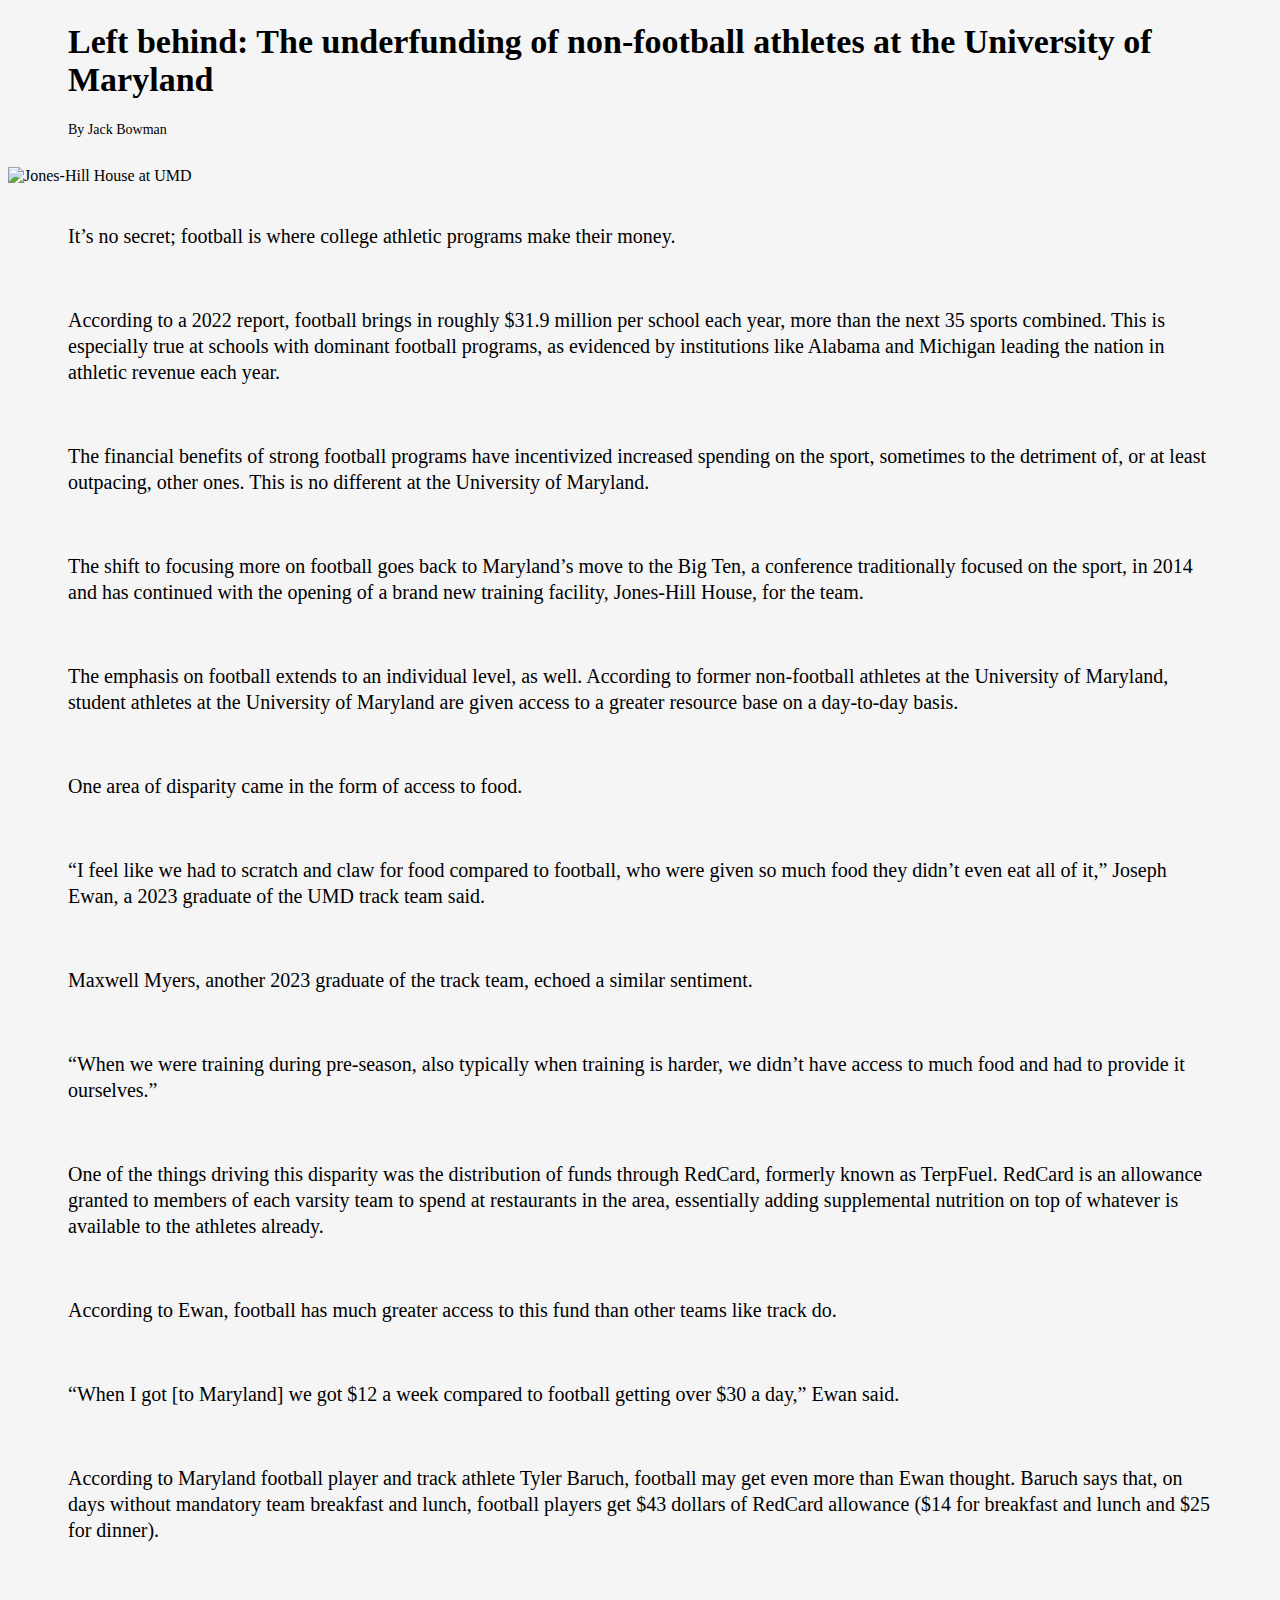
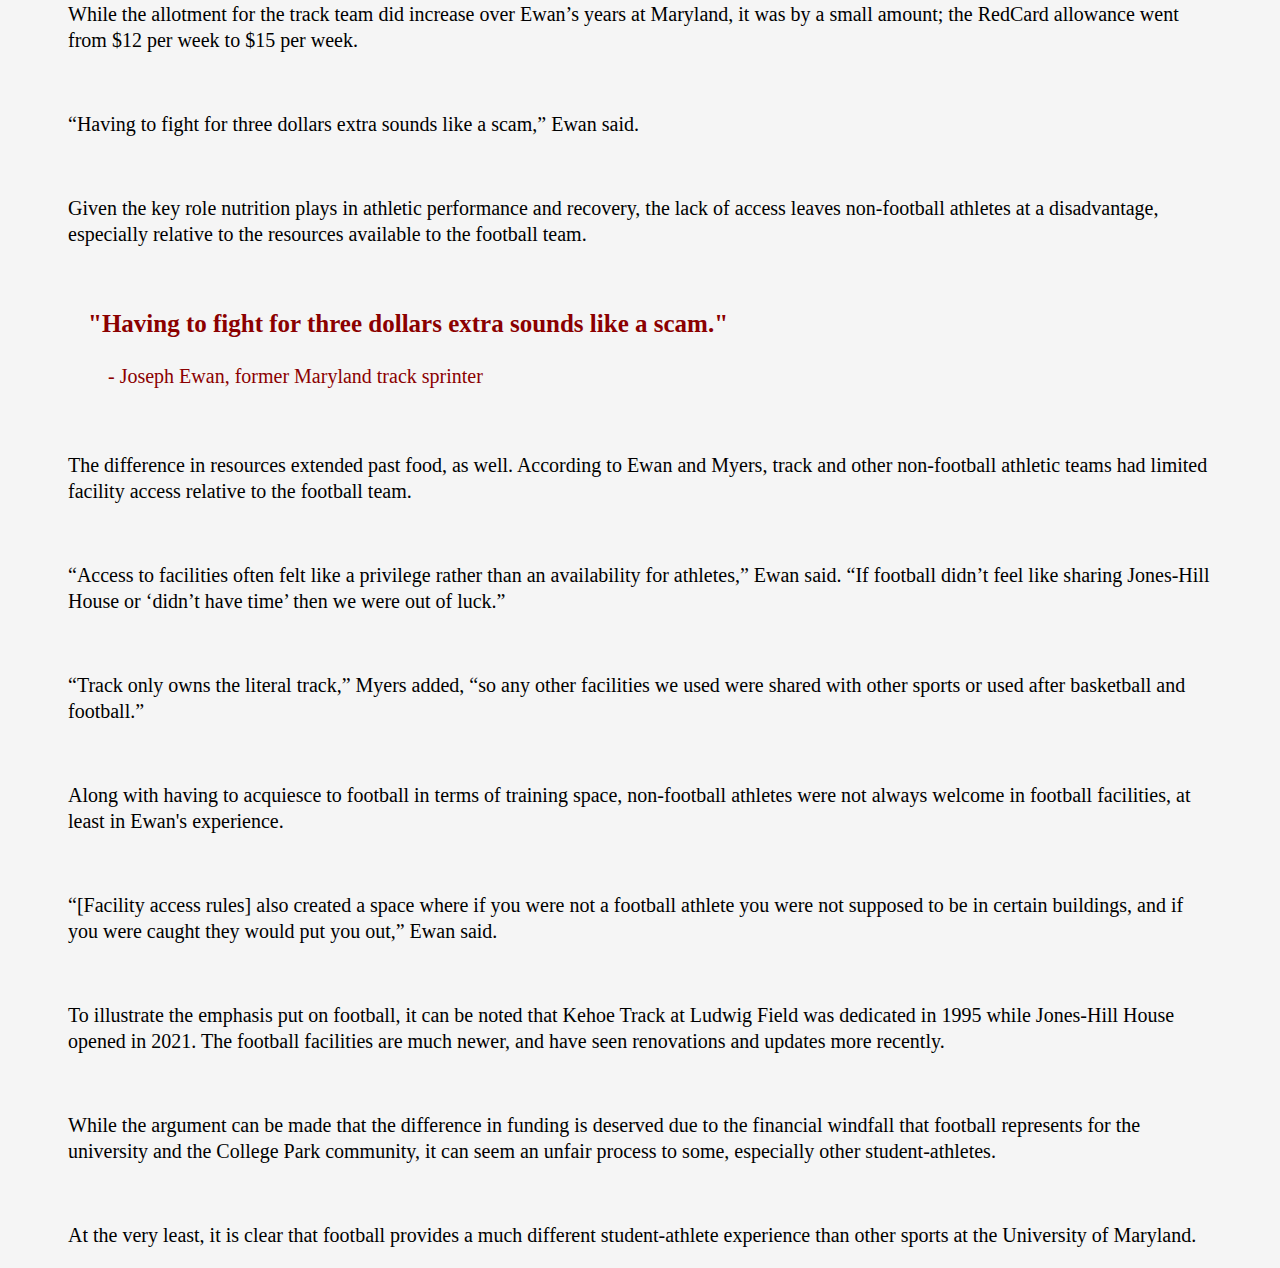
==== FinalProject/FinalPage.html @ cb988745 "Add files via upload" ====
<!DOCTYPE html>
<html> 
<head>
<link rel="stylesheet" type="text/css" href="finalstyles.css">
	<title> The student-athlete experience: Football vs. non-football </title>
</head>
<body> 
<h1>Left behind: The underfunding of non-football athletes at the University of Maryland </h1>
<h2> By Jack Bowman </h2>
<br> 
<img src="images/JHH.jpg" alt="Jones-Hill House at UMD" title= "Jones-Hill House at UMD">
<br><br> 
<p> It’s no secret; football is where college athletic programs make their money.</p> 
<br>
<p> According to a 2022 report, football brings in roughly $31.9 million per school each year, more than the next 35 sports combined. This is especially true at schools with dominant football programs, as evidenced by institutions like Alabama and Michigan leading the nation in athletic
revenue each year. </p> 
<br> 
<p> The financial benefits of strong football programs have incentivized increased spending on the sport, sometimes to the detriment of, or at least outpacing, other ones. This is no different at the University of Maryland.</p><br> 

<p>The shift to focusing more on football goes back to Maryland’s move to the Big Ten, a conference traditionally focused on the sport, in 2014 and has continued with the opening of a brand new training facility, Jones-Hill House, for the team. </p><br>

<p>The emphasis on football extends to an individual level, as well. According to former non-football athletes at the University of Maryland, student athletes at the University of Maryland are given access to a greater resource base on a day-to-day basis.</p><br>

<p>One area of disparity came in the form of access to food.</p><br>

<p>“I feel like we had to scratch and claw for food compared to football, who were given so much food they didn’t even eat all of it,” Joseph Ewan, a 2023 graduate of the UMD track team said.</p><br>

<p>Maxwell Myers, another 2023 graduate of the track team, echoed a similar sentiment.</p><br> 

<p>“When we were training during pre-season, also typically when training is harder, we didn’t have access to much food and had to provide it ourselves.” </p><br>

<p>One of the things driving this disparity was the distribution of funds through RedCard, formerly known as TerpFuel. RedCard is an allowance granted to members of each varsity team to spend at restaurants in the
area, essentially adding supplemental nutrition on top of whatever is available to the athletes already. </p><br> 

<p> According to Ewan, football has much greater access to this fund than other teams like track do. </p><br>

<p>“When I got [to Maryland] we got $12 a week compared to football getting over $30 a day,” Ewan said. </p><br> 

<p>According to Maryland football player and track athlete Tyler Baruch, football may get even more than Ewan thought. Baruch says that, on days without mandatory team breakfast and lunch, football players get $43 dollars of RedCard allowance ($14 for breakfast and lunch and $25 for dinner). </p><br>

<p>While the allotment for the track team did increase over Ewan’s years at Maryland, it was by a small amount; the RedCard allowance went from $12 per week to $15 per week.</p><br>

<p>“Having to fight for three dollars extra sounds like a scam,” Ewan said.</p><br>

<p>Given the key role nutrition plays in athletic performance and recovery, the lack of access leaves non-football athletes at a disadvantage, especially relative to the resources available to the
football team. </p><br>

<h3> "Having to fight for three dollars extra sounds like a scam."</h3>
<h4> - Joseph Ewan, former Maryland track sprinter </h4><br>

<p>The difference in resources extended past food, as well. According to Ewan and Myers, track and other non-football athletic teams had limited facility access relative to the football team. </p><br> 

<p>“Access to facilities often felt like a privilege rather than an availability for athletes,” Ewan said. “If football didn’t feel like sharing Jones-Hill House or ‘didn’t have time’ then we were out of
luck.”</p><br>

<p>“Track only owns the literal track,” Myers added, “so any other facilities we used were shared with other sports or used after basketball and football.”</p><br>

<p>Along with having to acquiesce to football in terms of training space, non-football athletes were not always welcome in football facilities, at least in Ewan's experience.</p><br>

<p>“[Facility access rules] also created a space where if you were not a football athlete you were not supposed to be in certain buildings, and if you were caught they would put you out,” Ewan said.</p><br>

<p>To illustrate the emphasis put on football, it can be noted that Kehoe Track at Ludwig Field was dedicated in 1995 while Jones-Hill House opened in 2021. The football facilities are much newer, and have seen renovations and updates more recently. </p><br>

<p>While the argument can be made that the difference in funding is deserved due to the financial windfall that football represents for the university and the College Park community, it can seem an unfair process to some, especially other student-athletes.</p><br> 

<p>At the very least, it is clear that football provides a much different student-athlete experience than other sports at the University of Maryland. </p>
</body>
</html>
---- FinalProject/finalstyles.css ----
body {
	background-color: whitesmoke;
	font-family: "Times New Roman", Times, serif;
}

h1{ 
font-size:34px ;
padding-left: 60px ;
padding-right: 60px; }
h2 { 
font-weight: normal;
font-size:14px ;
padding-left: 60px ;
padding-right: 60px; }

h3 { 
color: darkred;
font-weight: bold;
font-size:25px ;
padding-left: 80px ;
padding-right: 60px; }

h4 { 
color: darkred;
font-weight: normal;
font-size:20px ;
padding-left: 100px ;
padding-right: 60px;}

p { 
padding-left: 60px ;
padding-right: 60px;
line-height: 130%;
font-size:20px; 
font-family: "Times New Roman", Times, serif;}
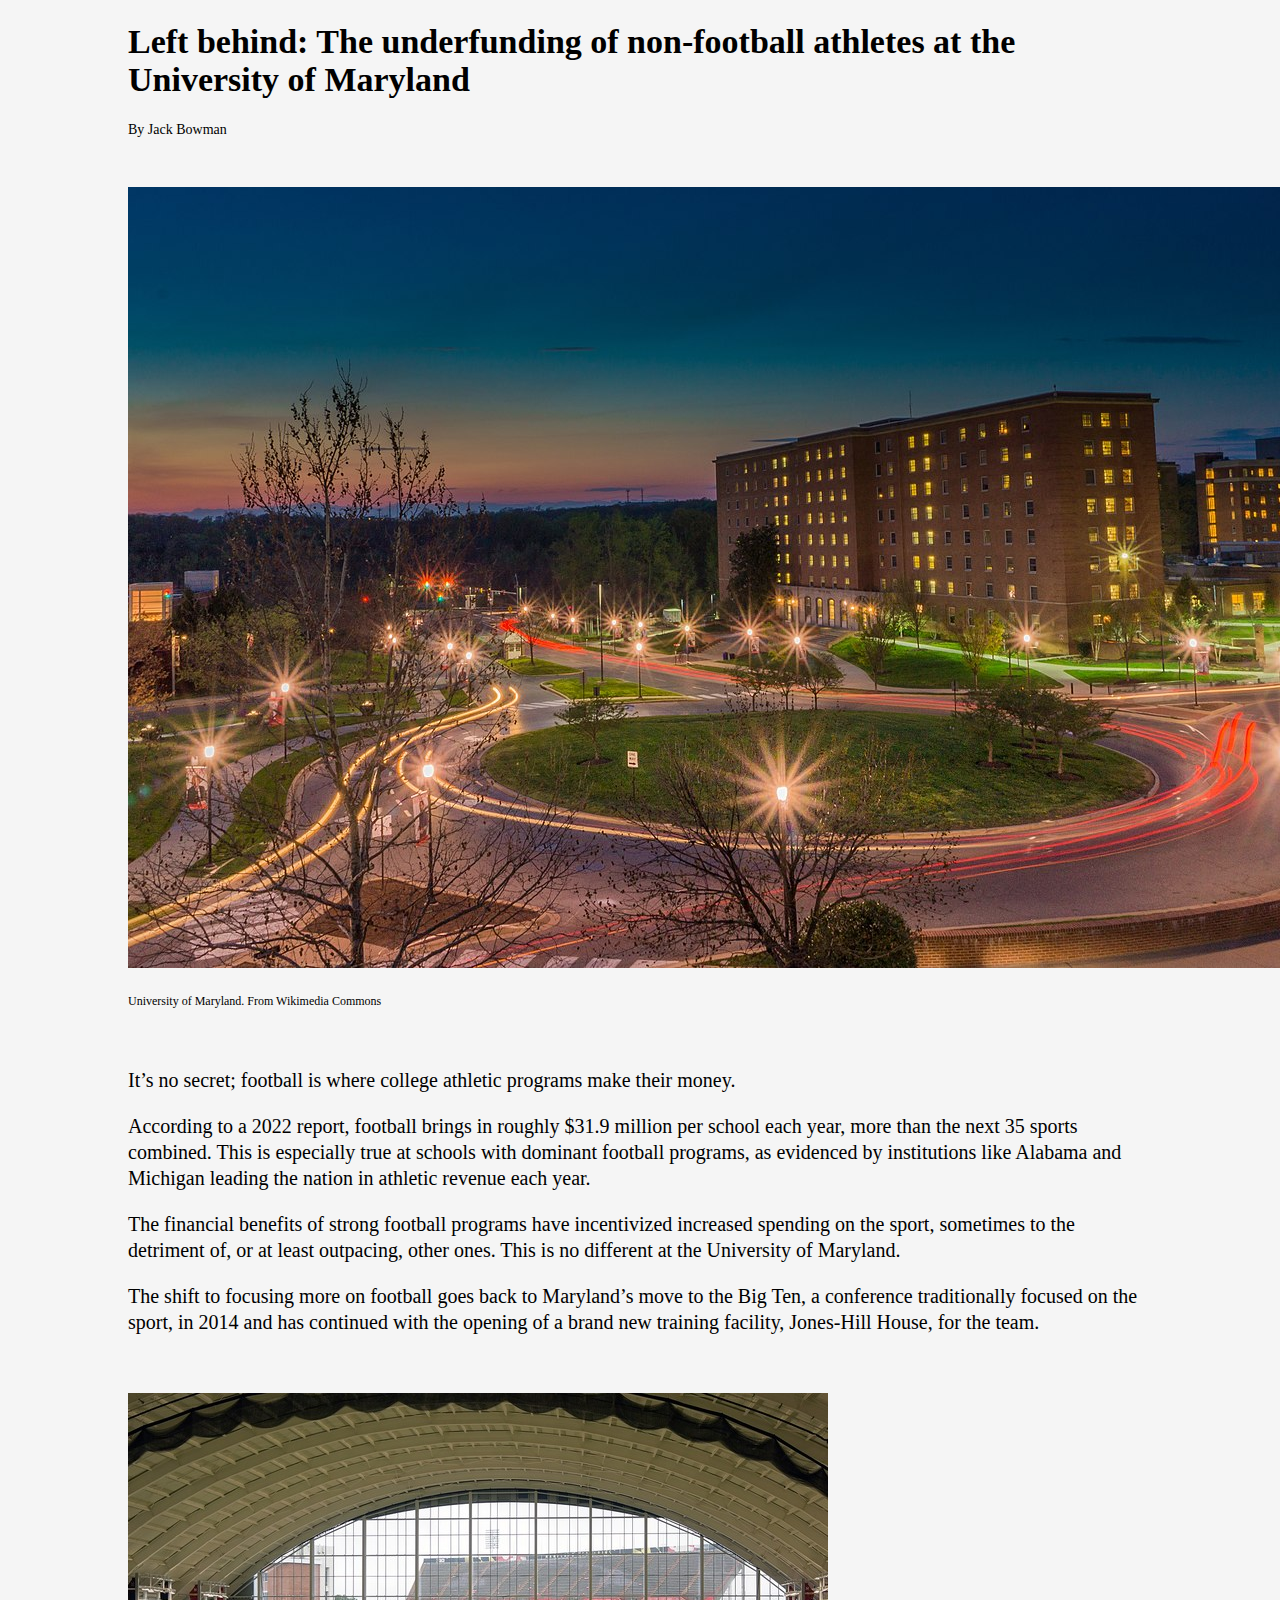
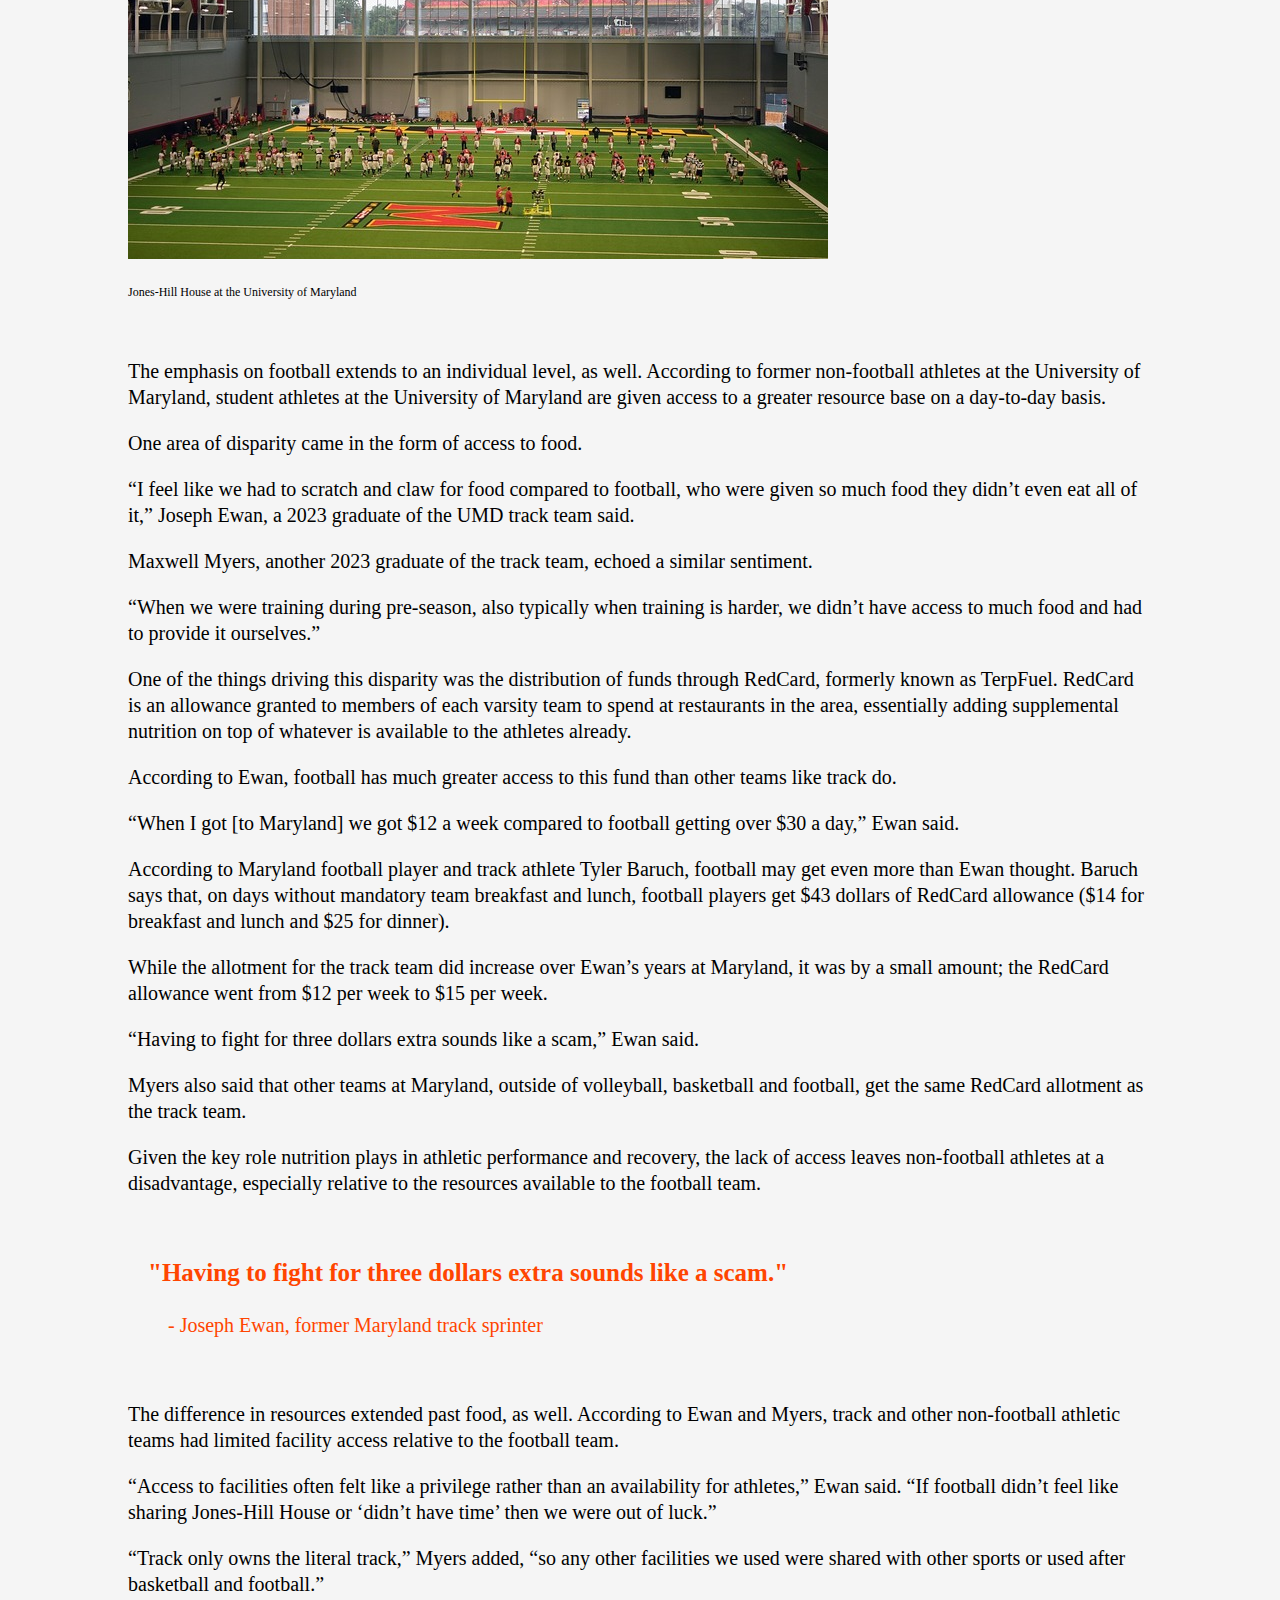
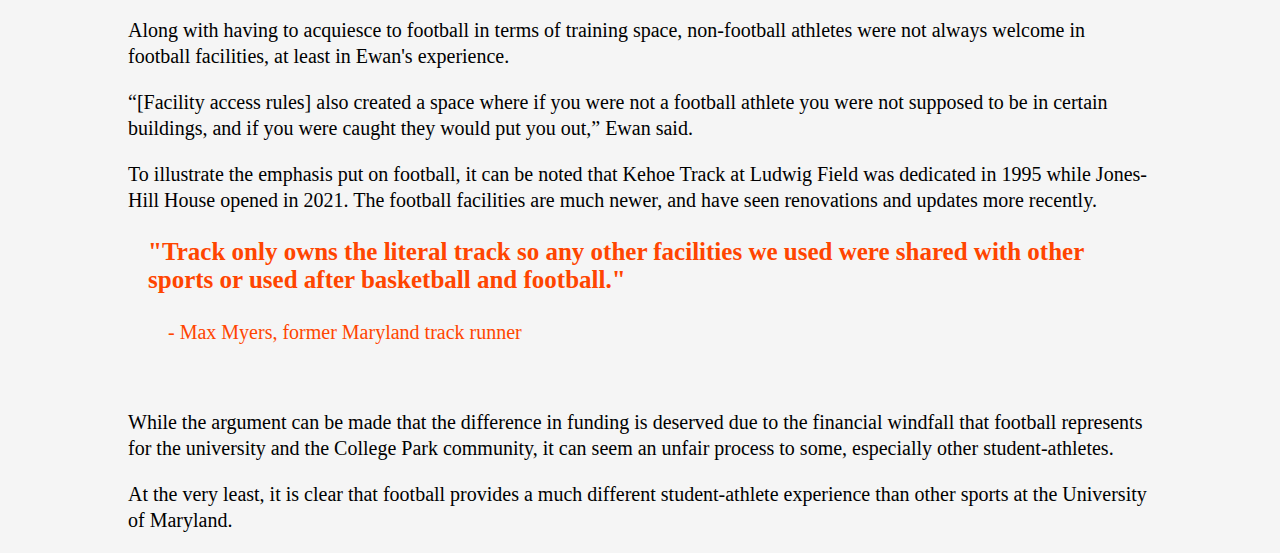
==== commit 4572b131: "Add files via upload" ====
--- a/FinalProject/FinalPage.html
+++ b/FinalProject/FinalPage.html
@@ -2,45 +2,62 @@
 <html> 
 <head>
 <link rel="stylesheet" type="text/css" href="finalstyles.css">
+<!--Title of the web page -->
 	<title> The student-athlete experience: Football vs. non-football </title>
+<!--HTML Meta Tags -->
+<meta name="title" content="The student-athlete experience: football vs. non-football">
+<meta name="description" content="It’s no secret; football is where college athletic programs make their money.According to a 2022 report, football brings in roughly $31.9 million">
+<meta name="keywords" content="Maryland, football, resources">
+<meta name="robots" content="index, follow">
+<meta http-equiv="Content-Type" content="text/html; charset=utf-8">
+<meta name="language" content="English">
 </head>
 <body> 
 <h1>Left behind: The underfunding of non-football athletes at the University of Maryland </h1>
 <h2> By Jack Bowman </h2>
 <br> 
-<img src="images/JHH.jpg" alt="Jones-Hill House at UMD" title= "Jones-Hill House at UMD">
-<br><br> 
+<!--This is the image I'm putting under the headline -->
+<p><img src="images/umdheader.jpg" alt="The University of Maryland" title= "The University of Maryland"></p>
+<h5>University of Maryland. From Wikimedia Commons</h5>
+<br>
 <p> It’s no secret; football is where college athletic programs make their money.</p> 
-<br>
+
 <p> According to a 2022 report, football brings in roughly $31.9 million per school each year, more than the next 35 sports combined. This is especially true at schools with dominant football programs, as evidenced by institutions like Alabama and Michigan leading the nation in athletic
 revenue each year. </p> 
-<br> 
-<p> The financial benefits of strong football programs have incentivized increased spending on the sport, sometimes to the detriment of, or at least outpacing, other ones. This is no different at the University of Maryland.</p><br> 
 
-<p>The shift to focusing more on football goes back to Maryland’s move to the Big Ten, a conference traditionally focused on the sport, in 2014 and has continued with the opening of a brand new training facility, Jones-Hill House, for the team. </p><br>
+<p> The financial benefits of strong football programs have incentivized increased spending on the sport, sometimes to the detriment of, or at least outpacing, other ones. This is no different at the University of Maryland.</p> 
 
-<p>The emphasis on football extends to an individual level, as well. According to former non-football athletes at the University of Maryland, student athletes at the University of Maryland are given access to a greater resource base on a day-to-day basis.</p><br>
+<p>The shift to focusing more on football goes back to Maryland’s move to the Big Ten, a conference traditionally focused on the sport, in 2014 and has continued with the opening of a brand new training facility, Jones-Hill House, for the team. </p> <br>
 
-<p>One area of disparity came in the form of access to food.</p><br>
+<p>
+<img src="images/JHH.jpg" alt="Jones-Hill House at UMD" title= "Jones-Hill House at UMD"> </p>
+<h5>Jones-Hill House at the University of Maryland </h5><br>
 
-<p>“I feel like we had to scratch and claw for food compared to football, who were given so much food they didn’t even eat all of it,” Joseph Ewan, a 2023 graduate of the UMD track team said.</p><br>
 
-<p>Maxwell Myers, another 2023 graduate of the track team, echoed a similar sentiment.</p><br> 
+<p>The emphasis on football extends to an individual level, as well. According to former non-football athletes at the University of Maryland, student athletes at the University of Maryland are given access to a greater resource base on a day-to-day basis.</p>
 
-<p>“When we were training during pre-season, also typically when training is harder, we didn’t have access to much food and had to provide it ourselves.” </p><br>
+<p>One area of disparity came in the form of access to food.</p>
+
+<p>“I feel like we had to scratch and claw for food compared to football, who were given so much food they didn’t even eat all of it,” Joseph Ewan, a 2023 graduate of the UMD track team said.</p>
+
+<p>Maxwell Myers, another 2023 graduate of the track team, echoed a similar sentiment.</p>
+
+<p>“When we were training during pre-season, also typically when training is harder, we didn’t have access to much food and had to provide it ourselves.” </p>
 
 <p>One of the things driving this disparity was the distribution of funds through RedCard, formerly known as TerpFuel. RedCard is an allowance granted to members of each varsity team to spend at restaurants in the
-area, essentially adding supplemental nutrition on top of whatever is available to the athletes already. </p><br> 
+area, essentially adding supplemental nutrition on top of whatever is available to the athletes already. </p>
 
-<p> According to Ewan, football has much greater access to this fund than other teams like track do. </p><br>
+<p> According to Ewan, football has much greater access to this fund than other teams like track do. </p>
 
-<p>“When I got [to Maryland] we got $12 a week compared to football getting over $30 a day,” Ewan said. </p><br> 
+<p>“When I got [to Maryland] we got $12 a week compared to football getting over $30 a day,” Ewan said. </p>
 
-<p>According to Maryland football player and track athlete Tyler Baruch, football may get even more than Ewan thought. Baruch says that, on days without mandatory team breakfast and lunch, football players get $43 dollars of RedCard allowance ($14 for breakfast and lunch and $25 for dinner). </p><br>
+<p>According to Maryland football player and track athlete Tyler Baruch, football may get even more than Ewan thought. Baruch says that, on days without mandatory team breakfast and lunch, football players get $43 dollars of RedCard allowance ($14 for breakfast and lunch and $25 for dinner). </p>
 
-<p>While the allotment for the track team did increase over Ewan’s years at Maryland, it was by a small amount; the RedCard allowance went from $12 per week to $15 per week.</p><br>
+<p>While the allotment for the track team did increase over Ewan’s years at Maryland, it was by a small amount; the RedCard allowance went from $12 per week to $15 per week.</p>
 
-<p>“Having to fight for three dollars extra sounds like a scam,” Ewan said.</p><br>
+<p>“Having to fight for three dollars extra sounds like a scam,” Ewan said.</p>
+
+<p>Myers also said that other teams at Maryland, outside of volleyball, basketball and football, get the same RedCard allotment as the track team. </p>
 
 <p>Given the key role nutrition plays in athletic performance and recovery, the lack of access leaves non-football athletes at a disadvantage, especially relative to the resources available to the
 football team. </p><br>
@@ -48,20 +65,23 @@
 <h3> "Having to fight for three dollars extra sounds like a scam."</h3>
 <h4> - Joseph Ewan, former Maryland track sprinter </h4><br>
 
-<p>The difference in resources extended past food, as well. According to Ewan and Myers, track and other non-football athletic teams had limited facility access relative to the football team. </p><br> 
+<p>The difference in resources extended past food, as well. According to Ewan and Myers, track and other non-football athletic teams had limited facility access relative to the football team. </p>
 
 <p>“Access to facilities often felt like a privilege rather than an availability for athletes,” Ewan said. “If football didn’t feel like sharing Jones-Hill House or ‘didn’t have time’ then we were out of
-luck.”</p><br>
+luck.”</p>
 
-<p>“Track only owns the literal track,” Myers added, “so any other facilities we used were shared with other sports or used after basketball and football.”</p><br>
+<p>“Track only owns the literal track,” Myers added, “so any other facilities we used were shared with other sports or used after basketball and football.”</p>
 
-<p>Along with having to acquiesce to football in terms of training space, non-football athletes were not always welcome in football facilities, at least in Ewan's experience.</p><br>
+<p>Along with having to acquiesce to football in terms of training space, non-football athletes were not always welcome in football facilities, at least in Ewan's experience.</p>
 
-<p>“[Facility access rules] also created a space where if you were not a football athlete you were not supposed to be in certain buildings, and if you were caught they would put you out,” Ewan said.</p><br>
+<p>“[Facility access rules] also created a space where if you were not a football athlete you were not supposed to be in certain buildings, and if you were caught they would put you out,” Ewan said.</p>
 
-<p>To illustrate the emphasis put on football, it can be noted that Kehoe Track at Ludwig Field was dedicated in 1995 while Jones-Hill House opened in 2021. The football facilities are much newer, and have seen renovations and updates more recently. </p><br>
+<p>To illustrate the emphasis put on football, it can be noted that Kehoe Track at Ludwig Field was dedicated in 1995 while Jones-Hill House opened in 2021. The football facilities are much newer, and have seen renovations and updates more recently. </p>
 
-<p>While the argument can be made that the difference in funding is deserved due to the financial windfall that football represents for the university and the College Park community, it can seem an unfair process to some, especially other student-athletes.</p><br> 
+<h3> "Track only owns the literal track so any other facilities we used were shared with other sports or used after basketball and football."</h3>
+<h4> - Max Myers, former Maryland track runner </h4><br>
+
+<p>While the argument can be made that the difference in funding is deserved due to the financial windfall that football represents for the university and the College Park community, it can seem an unfair process to some, especially other student-athletes.</p> 
 
 <p>At the very least, it is clear that football provides a much different student-athlete experience than other sports at the University of Maryland. </p>
 </body>
--- a/FinalProject/finalstyles.css
+++ b/FinalProject/finalstyles.css
@@ -1,4 +1,6 @@
 body {
+	padding-left: 60px;
+	padding-right: 60px;
 	background-color: whitesmoke;
 	font-family: "Times New Roman", Times, serif;
 }
@@ -14,17 +16,24 @@
 padding-right: 60px; }
 
 h3 { 
-color: darkred;
+color: orangered;
 font-weight: bold;
 font-size:25px ;
 padding-left: 80px ;
 padding-right: 60px; }
 
 h4 { 
-color: darkred;
+color: orangered;
 font-weight: normal;
 font-size:20px ;
 padding-left: 100px ;
+padding-right: 60px;}
+
+h5 { 
+color: black;
+font-weight: normal;
+font-size:12px ;
+padding-left: 60px ;
 padding-right: 60px;}
 
 p { 
